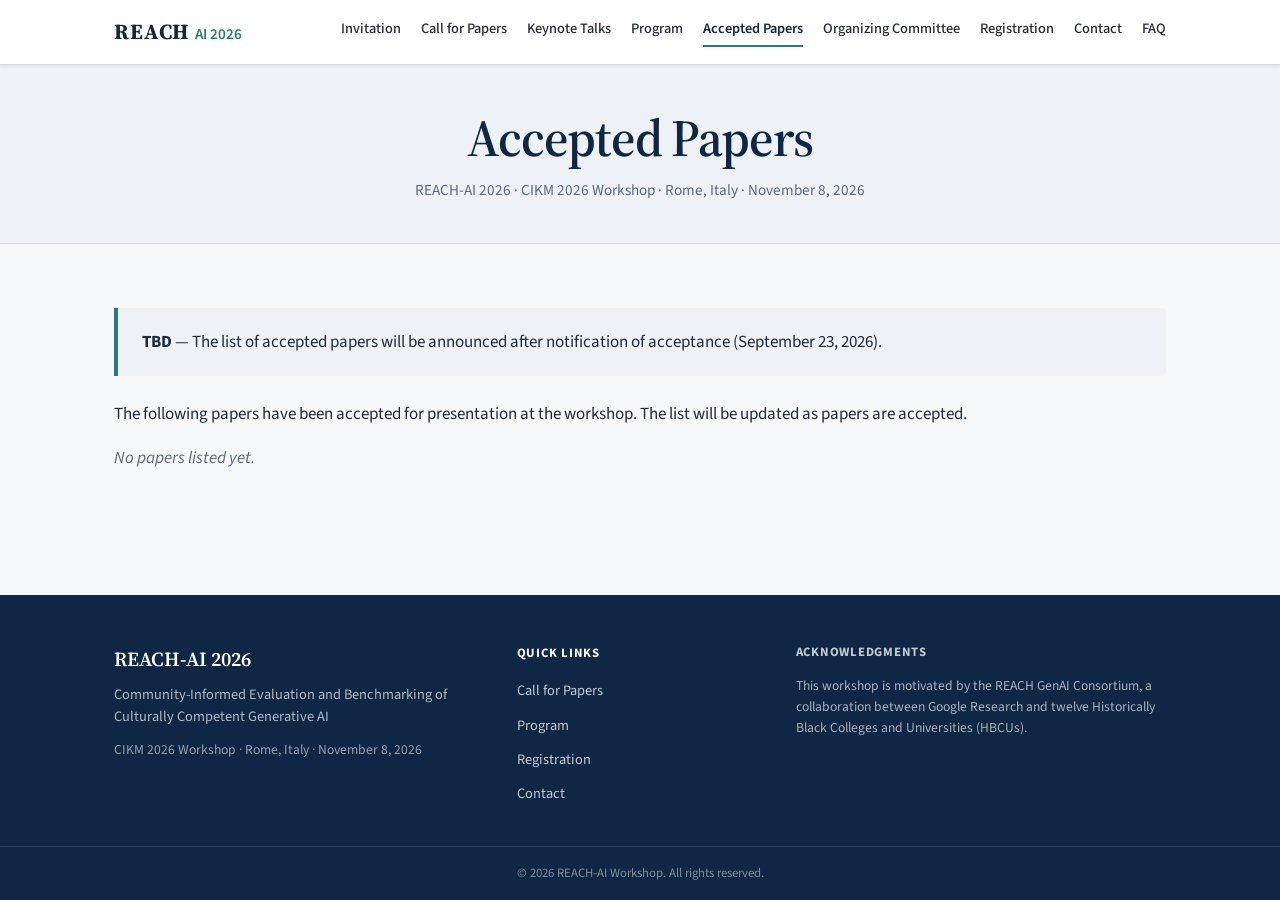
==== accepted-papers.html @ a009a2e7 "Add REACH-AI 2026 workshop site" ====
<!DOCTYPE html>
<html lang="en">
<head>
  <meta charset="utf-8">
  <meta name="viewport" content="width=device-width, initial-scale=1.0">
  <meta name="description" content="Accepted papers for REACH-AI 2026 Workshop at CIKM 2026.">
  <title>REACH-AI 2026 | Accepted Papers</title>
  <link rel="preconnect" href="https://fonts.googleapis.com">
  <link rel="preconnect" href="https://fonts.gstatic.com" crossorigin>
  <link href="https://fonts.googleapis.com/css2?family=Source+Sans+3:wght@400;500;600;700&family=Source+Serif+4:ital,wght@0,400;0,600;0,700;1,400&display=swap" rel="stylesheet">
  <link rel="stylesheet" href="css/styles.css">
</head>
<body data-page="accepted-papers">
  <div id="site-header"></div>

  <section class="page-hero">
    <h1>Accepted Papers</h1>
    <p class="page-meta">REACH-AI 2026 &middot; CIKM 2026 Workshop &middot; Rome, Italy &middot; November 8, 2026</p>
  </section>

  <main>
    <section class="content-section">
      <div class="notice-box">
        <p><strong>TBD</strong> — The list of accepted papers will be announced after notification of acceptance (September 23, 2026).</p>
      </div>
      <p>
        The following papers have been accepted for presentation at the workshop. The list will be updated as papers are accepted.
      </p>
      <p class="tbd">No papers listed yet.</p>
    </section>
  </main>

  <div id="site-footer"></div>
  <script src="js/main.js"></script>
</body>
</html>
---- css/styles.css ----
/* REACH-AI 2026 Workshop Site */

:root {
  --color-navy: #0f2744;
  --color-navy-light: #1a3a5c;
  --color-teal: #2a7a78;
  --color-teal-light: #3d9a97;
  --color-bg: #f7f8fa;
  --color-bg-alt: #eef1f5;
  --color-text: #1e2a3a;
  --color-text-muted: #5a6a7e;
  --color-border: #d4dae3;
  --color-white: #ffffff;
  --font-serif: 'Source Serif 4', Georgia, 'Times New Roman', serif;
  --font-sans: 'Source Sans 3', system-ui, -apple-system, sans-serif;
  --max-width: 1100px;
  --header-height: 4rem;
  --radius: 4px;
  --shadow-sm: 0 1px 3px rgba(15, 39, 68, 0.08);
  --shadow-md: 0 4px 12px rgba(15, 39, 68, 0.1);
  --transition: 0.2s ease;
}

*,
*::before,
*::after {
  box-sizing: border-box;
}

html {
  scroll-behavior: smooth;
}

body {
  margin: 0;
  min-height: 100vh;
  display: flex;
  flex-direction: column;
  font-family: var(--font-sans);
  font-size: 1.0625rem;
  line-height: 1.65;
  color: var(--color-text);
  background: var(--color-bg);
  opacity: 0;
  transition: opacity 0.4s ease;
}

#site-header,
.hero,
.page-hero {
  flex-shrink: 0;
}

main {
  flex: 1;
  max-width: var(--max-width);
  width: 100%;
  margin: 0 auto;
  padding: 2.5rem 1.5rem 4rem;
}

body.is-loaded {
  opacity: 1;
}

body.nav-open {
  overflow: hidden;
}

img {
  max-width: 100%;
  height: auto;
}

a {
  color: var(--color-teal);
  text-decoration-thickness: 1px;
  text-underline-offset: 2px;
  transition: color var(--transition);
}

a:hover {
  color: var(--color-teal-light);
}

h1, h2, h3, h4 {
  font-family: var(--font-serif);
  color: var(--color-navy);
  line-height: 1.25;
  margin-top: 0;
}

h1 {
  font-size: clamp(2.25rem, 5vw, 3.25rem);
  font-weight: 600;
  letter-spacing: -0.02em;
}

h2 {
  font-size: clamp(1.5rem, 3vw, 2rem);
  font-weight: 600;
  margin-bottom: 1rem;
}

h3 {
  font-size: 1.25rem;
  font-weight: 600;
  margin-bottom: 0.75rem;
}

p {
  margin-top: 0;
  margin-bottom: 1rem;
}

ul, ol {
  margin-top: 0;
  margin-bottom: 1rem;
  padding-left: 1.5rem;
}

li {
  margin-bottom: 0.35rem;
}

.tbd {
  color: var(--color-text-muted);
  font-style: italic;
}

/* Header */
.site-header {
  position: sticky;
  top: 0;
  z-index: 100;
  background: var(--color-white);
  border-bottom: 1px solid var(--color-border);
  box-shadow: var(--shadow-sm);
}

.header-inner {
  max-width: var(--max-width);
  margin: 0 auto;
  padding: 0 1.5rem;
  display: flex;
  align-items: center;
  justify-content: space-between;
  min-height: var(--header-height);
  gap: 1rem;
}

.site-logo {
  display: flex;
  align-items: baseline;
  gap: 0.35rem;
  text-decoration: none;
  flex-shrink: 0;
}

.logo-mark {
  font-family: var(--font-serif);
  font-size: 1.35rem;
  font-weight: 700;
  color: var(--color-navy);
  letter-spacing: 0.04em;
}

.logo-year {
  font-family: var(--font-sans);
  font-size: 0.95rem;
  font-weight: 600;
  color: var(--color-teal);
}

.nav-toggle {
  display: none;
  flex-direction: column;
  justify-content: center;
  gap: 5px;
  width: 2.5rem;
  height: 2.5rem;
  padding: 0;
  border: none;
  background: transparent;
  cursor: pointer;
}

.nav-toggle-bar {
  display: block;
  width: 1.5rem;
  height: 2px;
  background: var(--color-navy);
  transition: transform var(--transition), opacity var(--transition);
}

.site-nav .nav-list {
  display: flex;
  flex-wrap: wrap;
  gap: 0.25rem 1.25rem;
  list-style: none;
  margin: 0;
  padding: 0;
}

.site-nav a {
  display: inline-block;
  padding: 0.35rem 0;
  font-size: 0.9rem;
  font-weight: 500;
  color: var(--color-text);
  text-decoration: none;
  position: relative;
}

.site-nav a::after {
  content: '';
  position: absolute;
  left: 0;
  bottom: 0;
  width: 0;
  height: 2px;
  background: var(--color-teal);
  transition: width var(--transition);
}

.site-nav a:hover::after,
.site-nav a.is-active::after {
  width: 100%;
}

.site-nav a.is-active {
  color: var(--color-navy);
  font-weight: 600;
}

/* Hero */
.hero {
  background: linear-gradient(165deg, var(--color-navy) 0%, var(--color-navy-light) 55%, #1e4d6b 100%);
  color: var(--color-white);
  padding: 4rem 1.5rem 4.5rem;
  text-align: center;
}

.hero-inner {
  max-width: var(--max-width);
  margin: 0 auto;
}

.hero-brand {
  font-family: var(--font-serif);
  font-size: clamp(2.75rem, 7vw, 4.5rem);
  font-weight: 700;
  letter-spacing: -0.03em;
  margin: 0 0 0.75rem;
  color: var(--color-white);
}

.hero-subtitle {
  font-family: var(--font-serif);
  font-size: clamp(1.1rem, 2.5vw, 1.45rem);
  font-weight: 400;
  font-style: italic;
  opacity: 0.92;
  max-width: 42rem;
  margin: 0 auto 1.25rem;
  line-height: 1.45;
}

.hero-meta {
  font-size: 1rem;
  font-weight: 500;
  letter-spacing: 0.06em;
  text-transform: uppercase;
  opacity: 0.85;
  margin: 0;
}

.hero-meta span {
  display: inline-block;
  margin: 0 0.5rem;
  opacity: 0.5;
}

/* Page layout */
.page-hero {
  background: var(--color-bg-alt);
  border-bottom: 1px solid var(--color-border);
  padding: 2.5rem 1.5rem;
  text-align: center;
}

.page-hero h1 {
  margin-bottom: 0.5rem;
}

.page-hero .page-meta {
  color: var(--color-text-muted);
  font-size: 0.95rem;
  margin: 0;
}

.content-section {
  margin-bottom: 2.5rem;
}

.content-section:last-child {
  margin-bottom: 0;
}

/* CTA buttons */
.cta-group {
  display: flex;
  flex-wrap: wrap;
  gap: 1rem;
  margin-top: 2rem;
}

.btn {
  display: inline-block;
  padding: 0.75rem 1.5rem;
  font-family: var(--font-sans);
  font-size: 0.95rem;
  font-weight: 600;
  text-decoration: none;
  border-radius: var(--radius);
  transition: background var(--transition), color var(--transition), border-color var(--transition);
  cursor: pointer;
  border: 2px solid transparent;
}

.btn-primary {
  background: var(--color-teal);
  color: var(--color-white);
  border-color: var(--color-teal);
}

.btn-primary:hover {
  background: var(--color-teal-light);
  border-color: var(--color-teal-light);
  color: var(--color-white);
}

.btn-secondary {
  background: transparent;
  color: var(--color-navy);
  border-color: var(--color-navy);
}

.btn-secondary:hover {
  background: var(--color-navy);
  color: var(--color-white);
}

/* Topic groups */
.topic-group {
  margin-bottom: 1.75rem;
}

.topic-group h3 {
  color: var(--color-teal);
  font-family: var(--font-sans);
  font-size: 1.05rem;
  font-weight: 700;
  text-transform: uppercase;
  letter-spacing: 0.04em;
  margin-bottom: 0.5rem;
}

/* Dates table */
.dates-list {
  list-style: none;
  padding: 0;
  margin: 0;
}

.dates-list li {
  display: flex;
  flex-wrap: wrap;
  justify-content: space-between;
  gap: 0.5rem 1rem;
  padding: 0.85rem 0;
  border-bottom: 1px solid var(--color-border);
}

.dates-list li:last-child {
  border-bottom: none;
}

.dates-list .date-label {
  font-weight: 600;
  color: var(--color-navy);
}

.dates-list .date-value {
  color: var(--color-text-muted);
}

/* Schedule table */
.schedule-table-wrapper {
  overflow-x: auto;
  margin: 1.5rem 0;
  border: 1px solid var(--color-border);
  border-radius: var(--radius);
  background: var(--color-white);
  box-shadow: var(--shadow-sm);
}

.schedule-table {
  width: 100%;
  border-collapse: collapse;
  font-size: 0.95rem;
}

.schedule-table th,
.schedule-table td {
  padding: 0.85rem 1.25rem;
  text-align: left;
  border-bottom: 1px solid var(--color-border);
  vertical-align: top;
}

.schedule-table th {
  background: var(--color-bg-alt);
  font-weight: 600;
  color: var(--color-navy);
  font-family: var(--font-sans);
  font-size: 0.85rem;
  text-transform: uppercase;
  letter-spacing: 0.04em;
}

.schedule-table tr:last-child td {
  border-bottom: none;
}

.schedule-table .time-col {
  white-space: nowrap;
  font-weight: 600;
  color: var(--color-teal);
  width: 8rem;
}

.schedule-table .session-break td {
  background: var(--color-bg-alt);
  font-style: italic;
  color: var(--color-text-muted);
}

/* Keynote cards */
.keynote-list {
  display: grid;
  gap: 2rem;
}

.keynote-card {
  padding: 1.75rem;
  background: var(--color-white);
  border: 1px solid var(--color-border);
  border-radius: var(--radius);
  box-shadow: var(--shadow-sm);
}

.keynote-card .keynote-number {
  font-size: 0.8rem;
  font-weight: 700;
  text-transform: uppercase;
  letter-spacing: 0.08em;
  color: var(--color-teal);
  margin-bottom: 0.5rem;
}

.keynote-card .keynote-title {
  font-family: var(--font-serif);
  font-size: 1.35rem;
  margin-bottom: 1rem;
}

.keynote-card .keynote-speaker {
  font-weight: 600;
  color: var(--color-navy);
}

.keynote-card .keynote-affiliation {
  color: var(--color-text-muted);
  font-size: 0.95rem;
}

.keynote-card .keynote-bio {
  margin-top: 1rem;
  font-size: 0.95rem;
}

/* Organizer cards */
.organizer-grid {
  display: grid;
  grid-template-columns: repeat(auto-fill, minmax(260px, 1fr));
  gap: 1.5rem;
  margin: 1.5rem 0;
}

.organizer-card {
  padding: 1.5rem;
  background: var(--color-white);
  border: 1px solid var(--color-border);
  border-radius: var(--radius);
}

.organizer-card .organizer-name {
  font-family: var(--font-serif);
  font-size: 1.2rem;
  font-weight: 600;
  color: var(--color-navy);
  margin: 0 0 0.25rem;
}

.organizer-card .organizer-role {
  font-size: 0.85rem;
  font-weight: 600;
  color: var(--color-teal);
  text-transform: uppercase;
  letter-spacing: 0.04em;
  margin-bottom: 0.5rem;
}

.organizer-card .organizer-affiliation {
  color: var(--color-text-muted);
  font-size: 0.95rem;
  margin-bottom: 0.75rem;
}

.organizer-card ul {
  font-size: 0.9rem;
  margin-bottom: 0;
  padding-left: 1.25rem;
}

/* FAQ */
.faq-list {
  list-style: none;
  padding: 0;
  margin: 0;
}

.faq-item {
  padding: 1.5rem 0;
  border-bottom: 1px solid var(--color-border);
}

.faq-item:first-child {
  padding-top: 0;
}

.faq-item:last-child {
  border-bottom: none;
}

.faq-question {
  font-family: var(--font-serif);
  font-size: 1.15rem;
  font-weight: 600;
  color: var(--color-navy);
  margin: 0 0 0.75rem;
}

.faq-answer {
  margin: 0;
}

/* Contact */
.contact-card {
  padding: 1.75rem;
  background: var(--color-white);
  border: 1px solid var(--color-border);
  border-radius: var(--radius);
  max-width: 32rem;
}

.contact-card .contact-name {
  font-weight: 600;
  color: var(--color-navy);
  font-size: 1.1rem;
}

.contact-card .contact-role {
  color: var(--color-text-muted);
  font-size: 0.95rem;
  margin-bottom: 0.75rem;
}

/* Notice box */
.notice-box {
  padding: 1.25rem 1.5rem;
  background: var(--color-bg-alt);
  border-left: 4px solid var(--color-teal);
  border-radius: 0 var(--radius) var(--radius) 0;
  margin: 1.5rem 0;
}

.notice-box p:last-child {
  margin-bottom: 0;
}

/* Footer */
#site-footer {
  flex-shrink: 0;
}

.site-footer {
  background: var(--color-navy);
  color: rgba(255, 255, 255, 0.85);
}

.footer-inner {
  max-width: var(--max-width);
  margin: 0 auto;
  padding: 3rem 1.5rem 2rem;
  display: grid;
  grid-template-columns: 1.5fr 1fr 1.5fr;
  gap: 2rem;
}

.footer-title {
  font-family: var(--font-serif);
  font-size: 1.25rem;
  font-weight: 600;
  color: var(--color-white);
  margin: 0 0 0.5rem;
}

.footer-subtitle {
  font-size: 0.9rem;
  opacity: 0.8;
  margin: 0 0 0.75rem;
  line-height: 1.5;
}

.footer-meta {
  font-size: 0.85rem;
  opacity: 0.65;
  margin: 0;
}

.footer-heading {
  font-size: 0.8rem;
  font-weight: 700;
  text-transform: uppercase;
  letter-spacing: 0.06em;
  color: var(--color-white);
  margin: 0 0 0.75rem;
}

.footer-links ul {
  list-style: none;
  padding: 0;
  margin: 0;
}

.footer-links a {
  color: rgba(255, 255, 255, 0.75);
  text-decoration: none;
  font-size: 0.9rem;
}

.footer-links a:hover {
  color: var(--color-white);
}

.footer-links li {
  margin-bottom: 0.4rem;
}

.footer-ack {
  font-size: 0.85rem;
  opacity: 0.75;
  line-height: 1.55;
}

.footer-ack p:last-child {
  margin-bottom: 0;
}

.footer-bottom {
  border-top: 1px solid rgba(255, 255, 255, 0.12);
  padding: 1rem 1.5rem;
  text-align: center;
}

.footer-bottom p {
  margin: 0;
  font-size: 0.8rem;
  opacity: 0.55;
}

.partial-error {
  padding: 1rem 1.5rem;
  background: #fff3cd;
  color: #664d03;
  font-size: 0.9rem;
  margin: 0;
}

/* Responsive */
@media (max-width: 900px) {
  .footer-inner {
    grid-template-columns: 1fr;
    gap: 1.5rem;
  }
}

@media (max-width: 768px) {
  .nav-toggle {
    display: flex;
  }

  .site-nav {
    position: fixed;
    top: var(--header-height);
    left: 0;
    right: 0;
    background: var(--color-white);
    border-bottom: 1px solid var(--color-border);
    box-shadow: var(--shadow-md);
    max-height: 0;
    overflow: hidden;
    transition: max-height 0.3s ease;
  }

  .site-nav.is-open {
    max-height: calc(100vh - var(--header-height));
    overflow-y: auto;
  }

  .site-nav .nav-list {
    flex-direction: column;
    padding: 1rem 1.5rem 1.5rem;
    gap: 0;
  }

  .site-nav a {
    display: block;
    padding: 0.75rem 0;
    border-bottom: 1px solid var(--color-border);
  }

  .site-nav li:last-child a {
    border-bottom: none;
  }

  .hero {
    padding: 3rem 1.25rem 3.5rem;
  }

  .dates-list li {
    flex-direction: column;
    gap: 0.25rem;
  }

  .schedule-table th,
  .schedule-table td {
    padding: 0.65rem 0.85rem;
    font-size: 0.875rem;
  }
}
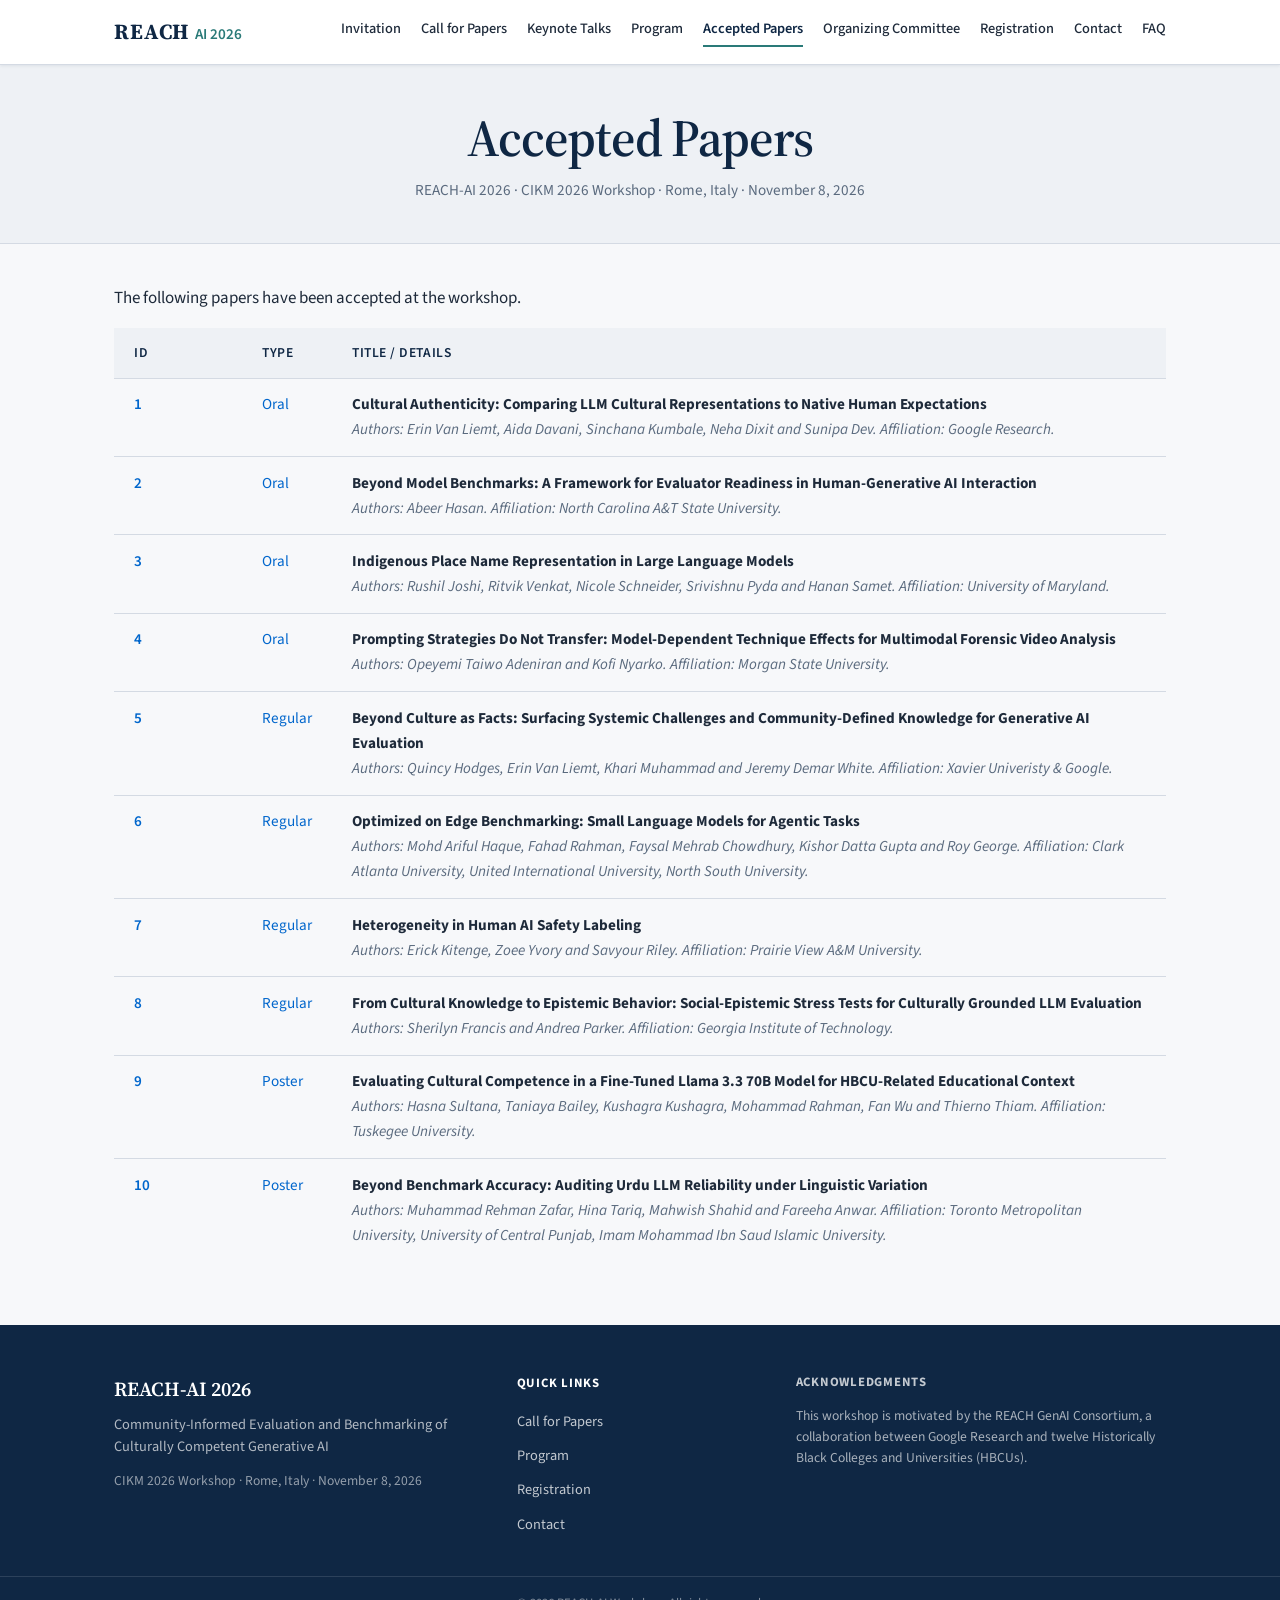
==== commit c7aa37e8: "Update Accepted Papers" ====
--- a/accepted-papers.html
+++ b/accepted-papers.html
@@ -20,13 +20,104 @@
 
   <main>
     <section class="content-section">
-      <div class="notice-box">
-        <p><strong>TBD</strong> — The list of accepted papers will be announced after notification of acceptance (September 23, 2026).</p>
-      </div>
+      
       <p>
-        The following papers have been accepted for presentation at the workshop. The list will be updated as papers are accepted.
+        The following papers have been accepted at the workshop. 
       </p>
-      <p class="tbd">No papers listed yet.</p>
+      
+    <table class="schedule-table">
+          <thead>
+            <tr>
+              <th>ID</th>
+              <th>Type</th>
+              <th>Title / Details</th>
+            </tr>
+          </thead>
+          <tbody>
+            <tr>
+              <td class="time-col" style="color: #0066cc;">1</td>
+              <td style="color: #0066cc;">Oral</td>
+              <td>
+                <strong>Cultural Authenticity: Comparing LLM Cultural Representations to Native Human Expectations</strong><br>
+                <span class="tbd">Authors: Erin Van Liemt, Aida Davani, Sinchana Kumbale, Neha Dixit and Sunipa Dev. Affiliation: Google Research.</span>
+              </td>
+            </tr>
+            <tr>
+              <td class="time-col" style="color: #0066cc;">2</td>
+              <td style="color: #0066cc;">Oral</td>
+              <td>
+                <strong>Beyond Model Benchmarks: A Framework for Evaluator Readiness in Human-Generative AI Interaction</strong><br>
+                <span class="tbd">Authors: Abeer Hasan. Affiliation: North Carolina A&T State University.</span>
+              </td>
+            </tr>
+            <tr>
+              <td class="time-col" style="color: #0066cc;">3</td>
+              <td style="color: #0066cc;">Oral</td>
+              <td>
+                <strong>Indigenous Place Name Representation in Large Language Models</strong><br>
+                <span class="tbd">Authors: Rushil Joshi, Ritvik Venkat, Nicole Schneider, Srivishnu Pyda and Hanan Samet. Affiliation: University of Maryland.</span>
+              </td>
+            </tr>
+            <tr>
+              <td class="time-col" style="color: #0066cc;">4</td>
+              <td style="color: #0066cc;">Oral</td>
+              <td>
+                <strong>Prompting Strategies Do Not Transfer: Model-Dependent Technique Effects for Multimodal Forensic Video Analysis</strong><br>
+                <span class="tbd">Authors: Opeyemi Taiwo Adeniran and Kofi Nyarko. Affiliation: Morgan State University.</span>
+              </td>
+            </tr>
+              
+           <tr>
+              <td class="time-col" style="color: #0066cc;">5</td>
+              <td style="color: #0066cc;">Regular</td>
+              <td>
+                <strong>Beyond Culture as Facts: Surfacing Systemic Challenges and Community-Defined Knowledge for Generative AI Evaluation</strong><br>
+                <span class="tbd">Authors: Quincy Hodges, Erin Van Liemt, Khari Muhammad and Jeremy Demar White. Affiliation: Xavier Univeristy & Google.</span>
+              </td>
+            </tr>
+            <tr>
+              <td class="time-col" style="color: #0066cc;">6</td>
+              <td style="color: #0066cc;">Regular</td>
+              <td>
+                <strong>Optimized on Edge Benchmarking: Small Language Models for Agentic Tasks</strong><br>
+                <span class="tbd">Authors: Mohd Ariful Haque, Fahad Rahman, Faysal Mehrab Chowdhury, Kishor Datta Gupta and Roy George. Affiliation: Clark Atlanta University, United International University, North South University.</span>
+              </td>
+            </tr>
+            <tr>
+              <td class="time-col" style="color: #0066cc;">7</td>
+              <td style="color: #0066cc;">Regular</td>
+              <td>
+                <strong>Heterogeneity in Human AI Safety Labeling</strong><br>
+                <span class="tbd">Authors: Erick Kitenge, Zoee Yvory and Savyour Riley. Affiliation: Prairie View A&M University.</span>
+              </td>
+            </tr>
+            <tr>
+              <td class="time-col" style="color: #0066cc;">8</td>
+              <td style="color: #0066cc;">Regular</td>
+              <td>
+                <strong>From Cultural Knowledge to Epistemic Behavior: Social-Epistemic Stress Tests for Culturally Grounded LLM Evaluation</strong><br>
+                <span class="tbd">Authors: Sherilyn Francis and Andrea Parker. Affiliation: Georgia Institute of Technology.</span>
+              </td>
+            </tr>
+              
+           <tr>
+              <td class="time-col" style="color: #0066cc;">9</td>
+              <td style="color: #0066cc;">Poster</td>
+              <td>
+                <strong>Evaluating Cultural Competence in a Fine-Tuned Llama 3.3 70B Model for HBCU-Related Educational Context</strong><br>
+                <span class="tbd">Authors: Hasna Sultana, Taniaya Bailey, Kushagra Kushagra, Mohammad Rahman, Fan Wu and Thierno Thiam. Affiliation: Tuskegee University.</span>
+              </td>
+            </tr>
+            <tr>
+              <td class="time-col" style="color: #0066cc;">10</td>
+              <td style="color: #0066cc;">Poster</td>
+              <td>
+                <strong>Beyond Benchmark Accuracy: Auditing Urdu LLM Reliability under Linguistic Variation</strong><br>
+                <span class="tbd">Authors: Muhammad Rehman Zafar, Hina Tariq, Mahwish Shahid and Fareeha Anwar. Affiliation: Toronto Metropolitan University, University of Central Punjab, Imam Mohammad Ibn Saud Islamic University.</span>
+              </td>
+            </tr>
+           </tbody>
+        </table>
     </section>
   </main>
 
--- a/css/styles.css
+++ b/css/styles.css
@@ -185,6 +185,12 @@
   cursor: pointer;
 }
 
+.extended {
+    color: red;
+    font-weight: bold;
+    margin-left: 8px;
+}
+
 .nav-toggle-bar {
   display: block;
   width: 1.5rem;
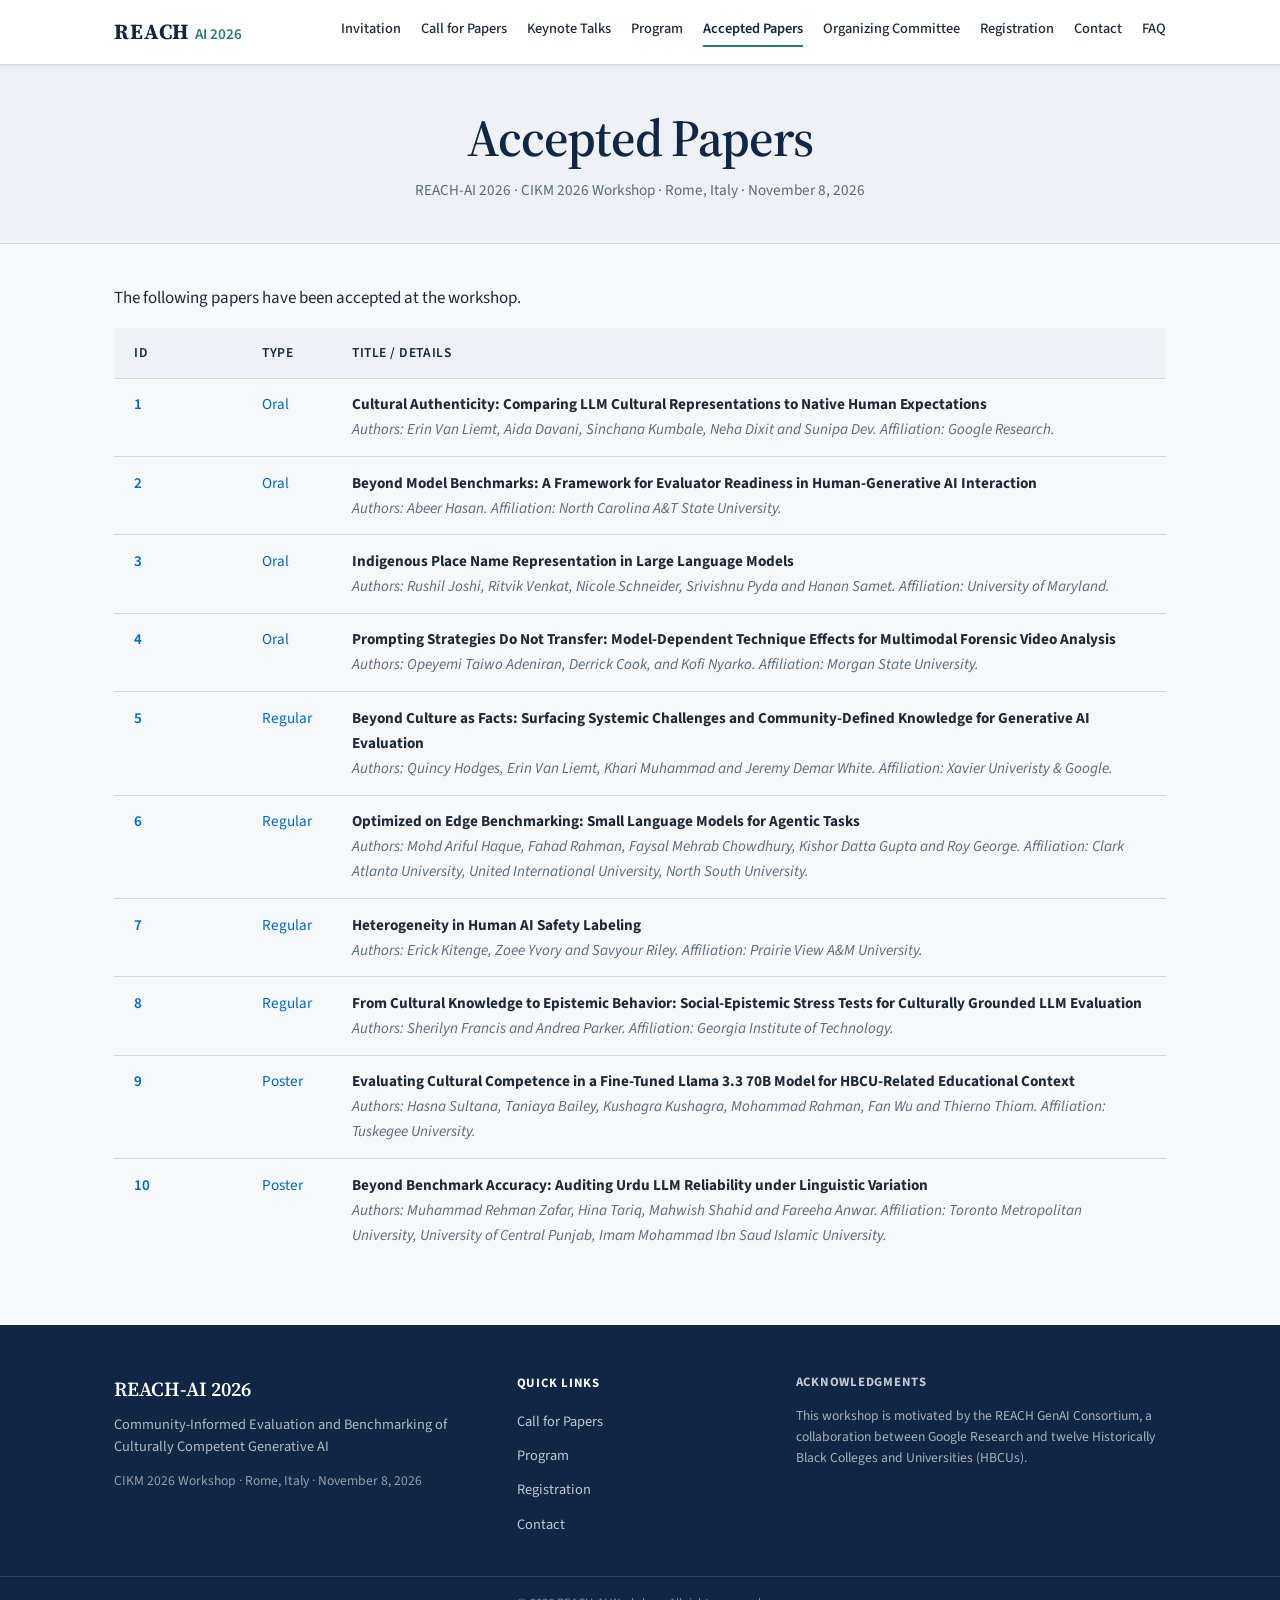
==== commit fcc00213: "update program and accepted paper" ====
--- a/accepted-papers.html
+++ b/accepted-papers.html
@@ -63,7 +63,7 @@
               <td style="color: #0066cc;">Oral</td>
               <td>
                 <strong>Prompting Strategies Do Not Transfer: Model-Dependent Technique Effects for Multimodal Forensic Video Analysis</strong><br>
-                <span class="tbd">Authors: Opeyemi Taiwo Adeniran and Kofi Nyarko. Affiliation: Morgan State University.</span>
+                <span class="tbd">Authors: Opeyemi Taiwo Adeniran, Derrick Cook, and Kofi Nyarko. Affiliation: Morgan State University.</span>
               </td>
             </tr>
               
